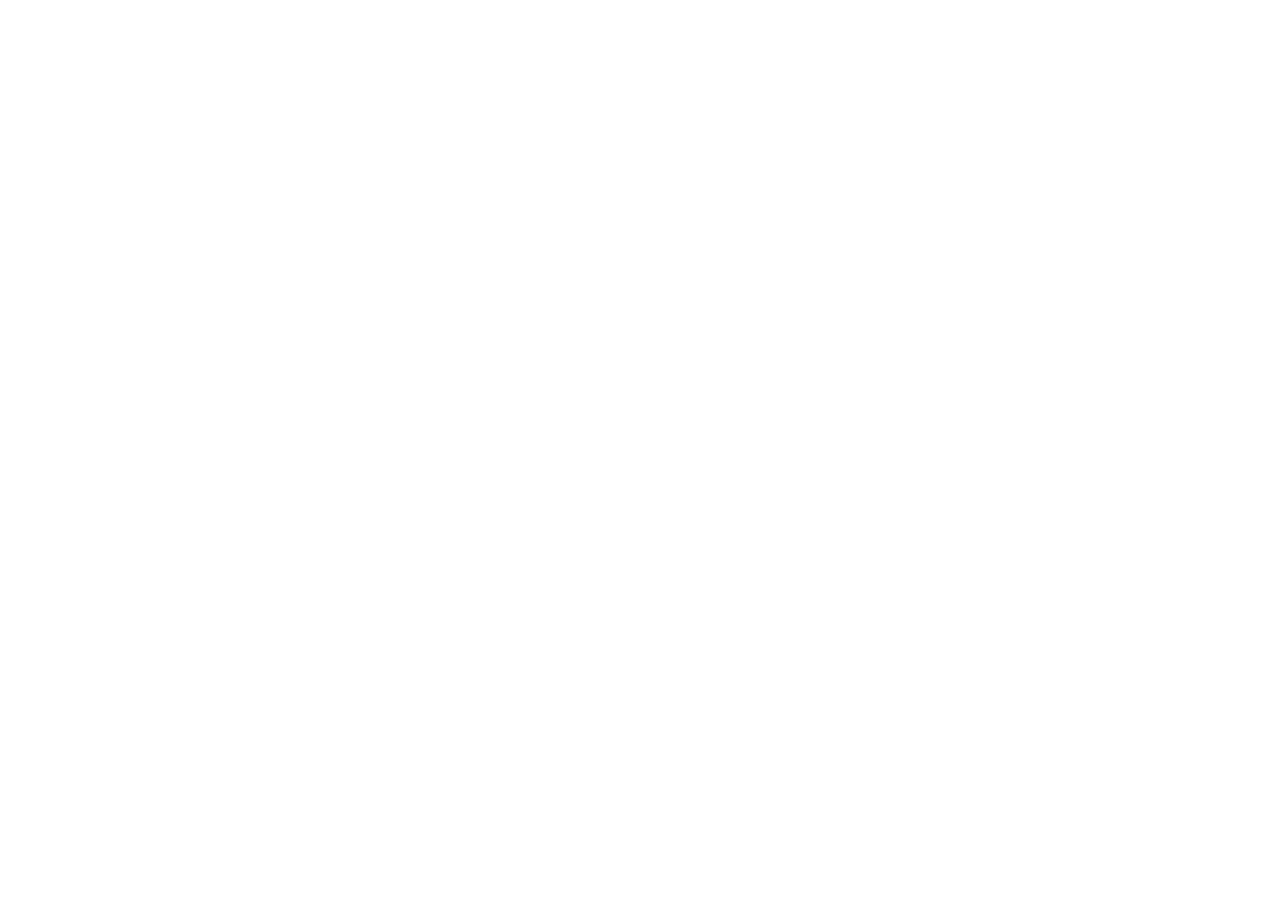
==== Dashboard.html @ e72fe5c9 "first push" ====
<!DOCTYPE html>
<html>
<head>
    <title>Document</title>
</head>
<body>

    <script>

        let arr = [1,2,3,4,5]
        console.log(arr);
        
        arr.push(6)
        console.log(arr);

        arr.pop()
        console.log(arr);
        
        
    </script>
    
</body>
</html>
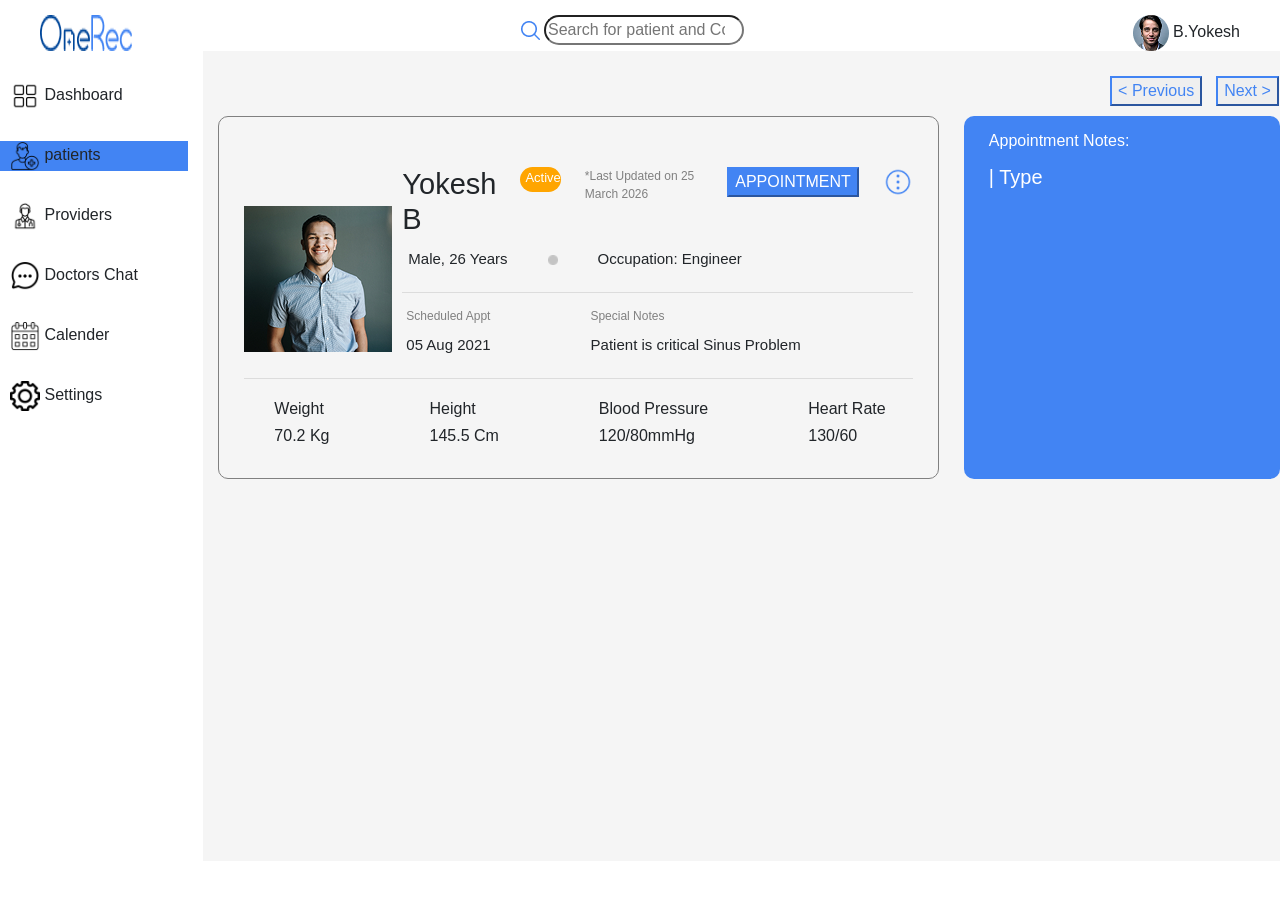
==== commit 89a0a4da: "changes" ====
--- a/Dashboard.html
+++ b/Dashboard.html
@@ -2,22 +2,131 @@
 <html>
 <head>
     <title>Document</title>
+    <link rel="stylesheet" href="Dashboard.css">
+    <link rel="stylesheet" href="https://cdn.jsdelivr.net/npm/bootstrap@4.4.1/dist/css/bootstrap.min.css" integrity="sha384-Vkoo8x4CGsO3+Hhxv8T/Q5PaXtkKtu6ug5TOeNV6gBiFeWPGFN9MuhOf23Q9Ifjh" crossorigin="anonymous">
+
 </head>
 <body>
+      
+    <div class="first-top">
+         <img src="./Images/Group.png" class="image-top">
+         <div>
+          <img src="./Images/magnifying-glass (2).png"> 
+          <input type="search" placeholder="Search for patient and Consultations" class="search-bar">
+         </div>
+         <div>
+          <img src="./Images/Ellipse 5.png"/> <span class="text-top-first">B.Yokesh</span>
+         </div>
 
-    <script>
+    </div>
 
-        let arr = [1,2,3,4,5]
-        console.log(arr);
-        
-        arr.push(6)
-        console.log(arr);
+    <div class="row">
 
-        arr.pop()
-        console.log(arr);
+      <div class="col-2">
+        <div style="padding-left: 10px;">
+         <img src="./Side-images/dashboard.png" class="img-1"> <span>Dashboard</span>
+        </div>
+
+        <div class="second-logo">
+              <img src="./Side-images/medical.png" class="img-1"> <span>patients</span>
+        </div>
+        <div style="padding-left: 10px;">
+           <img src="./Side-images/medical-professional.png" class="img-1"> <span>Providers</span>
+        </div>
+
+        <div style="padding-left: 10px;">
+          <img src="./Side-images/chat-bubble.png" class="img-1"> <span>Doctors Chat</span>
+        </div>
+         <div style="padding-left: 10px;">
+          <img src="./Side-images/schedule.png" class="img-1"> <span>Calender</span>
+         </div>
+        <div style="padding-left: 10px;">
+          <img src="./Side-images/settings.png" class="img-1"> <span>Settings</span>
+        </div>
+         
+         
+      </div>
+
+      <div class="col-10">
+        <div class="top-button">
+          <button class="button">< Previous</button>
+          <button class="button">Next ></button>
+        </div>
+
+
+      <div class="firstline-box">
+
+         <div class="first-box">
+            <div class="total-top-1">
+              <div class="side-img">
+                <img src="./Images/Rectangle 14.png" style="padding-bottom: 10px;">
+              </div>
+                 <div class="right-top">
+                   <div class="second-top">
+                     <h1 style="font-size: 29px;">Yokesh B</h1>
+                     <h6 class="active">Active</h6> <span class="line-1">*Last Updated on 25 March 2026</span>
+                     <button class="appointment">APPOINTMENT</button>
+                     <img src="./Images/fluent_more-circle-20-regular.png" class="icon">
+                   </div>
+                  <div class="second-top-2">
+                   <h6 class="line-2">Male, 26 Years</h6> 
+                   <img src="./Images/Ellipse 2.png" class="dot">
+                   <h6 class="line-2">Occupation: Engineer</h6>
+                  </div>
+                  <hr>
+                  <div class="second-top-3">
+                    <h6 class="line-1">Scheduled Appt</h6>
+                    <h6 class="line-1">Special Notes</h6>
+                  </div>
+                  <div class="second-top-4">
+                    <h6 class="line-2">05 Aug 2021</h6>
+                    <h6 class="line-2">Patient is critical Sinus Problem</h6>
+                  </div>
+
+                 </div>
+             
+            </div>
+
+            <hr style="color: black;"">
+          <div class="first-box-last">
+
+            <div class="first-box-1">
+              <div class="weight">
+                <h6>Weight</h6>
+                <h6>70.2 Kg</h6>
+             </div>
+             <div class="height">
+                 <h6>Height</h6>
+                <h6>145.5 Cm</h6>
+             </div>
+             <div class="BP">
+                 <h6>Blood Pressure</h6>
+                <h6>120/80mmHg</h6>
+             </div>
+             <div class="heart">
+                 <h6>Heart Rate</h6>
+                <h6>130/60</h6>
+             </div>
+            </div>
+             
+        </div>
+        </div>
+
+        <div class="second-box">
+
+          <h6 class="secondbox-line">Appointment Notes:</h6>
+          <h5 class="secondbox-line">| Type</h5>
+
+        </div>
+      </div>
         
         
-    </script>
-    
+       
+      </div>
+
+    </div>
+
+
+     
 </body>
 </html>
--- a/Dashboard.css
+++ b/Dashboard.css
@@ -0,0 +1,172 @@
+.first-top{
+        display: flex;
+    justify-content: space-between;
+    margin-top: 15px;
+    margin-left: 40px;
+    margin-right: 40px;
+}
+
+.text-top-first{
+    font-family: sans-serif;
+}
+
+
+.img-1{
+    width: 30px;
+}
+.second-logo{
+    background-color: #4284F3;
+    padding-left: 10px;
+}
+
+.col-2{
+    margin-top: 30px;
+        display: flex;
+    flex-direction: column;
+    gap: 30px;
+    height: 90vh;
+}
+.col-10{
+    background-color: whitesmoke;
+    height: 90vh;
+}
+.button{
+    color: #4284F3;
+    border-color:#4284F3 ;
+    
+}
+.top-button{
+    display: flex;
+    gap: 14px;
+    margin-top: 25px;
+    margin-left: 84%;
+}
+
+.second-top{
+    display: flex;
+        gap: 24px;
+    margin-top: 25px;
+}
+.icon{
+    height: 30px
+}
+.active{
+       padding-top: 3px;
+    background-color: orange;
+    height: 25px;
+    border-radius: 13px;
+    width: 50px;
+    color: white;
+    font-size: 13px;
+    padding-left: 5px;
+}
+
+.second-top-2{
+    display: flex;
+    margin-left: 6px;
+    gap: 40px;
+    margin-top: 5px;
+    font-family: sans-serif;
+}
+
+.second-top-3{
+    display: flex;
+        margin-left: 4px;
+    gap: 100px;
+    margin-top: 10px;
+    font-family: sans-serif;
+}
+
+.second-top-4{
+  display: flex;
+        margin-left: 4px;
+    gap: 100px;  
+    margin-top: 5px; 
+    font-family: sans-serif;
+}
+
+.dot{
+    width: 10px;
+    height: 10px;
+    margin-top: 5px;
+}
+.total-top-1{
+    display: flex;
+    gap: 10px;
+    align-items: end;
+}
+.appointment{
+    background-color: #4284F3;
+    height: fit-content;
+    color: white;
+    border-color: #4284F3;
+}
+.search-bar{
+    width: 200px;
+    border-radius: 15px;
+}
+
+
+.first-box{
+    border: 1px solid gray;
+    width: fit-content;
+    border-radius: 10px;
+    padding: 25px;
+    
+}
+
+.line-1{
+    font-family: sans-serif;
+    font-size: 12px;
+    color: gray;
+}
+
+.line-2{
+    font-family: sans-serif;
+    font-size: 15px;
+}
+
+.first-box-last{
+    margin-left: 30px;
+}
+.second-box{
+    background-color: #4284F3;
+    width: 34%;
+    border-radius: 10px;
+}
+
+.firstline-box
+{
+    display: flex;
+    gap: 25px;
+    margin-top: 10px;
+}
+
+.secondbox-line{
+    margin-left: 25px;
+    margin-top: 15px;
+    color: white;
+
+}
+
+.height{
+    display: flex;
+    flex-direction: column;
+}
+.weight {
+    display: flex;
+    flex-direction: column;
+}
+.BP{
+     display: flex;
+    flex-direction: column;
+}
+.heart{
+     display: flex;
+    flex-direction: column;
+}
+.first-box-1{
+    display: flex;
+    gap: 100px;
+    margin-top: 20px;
+}
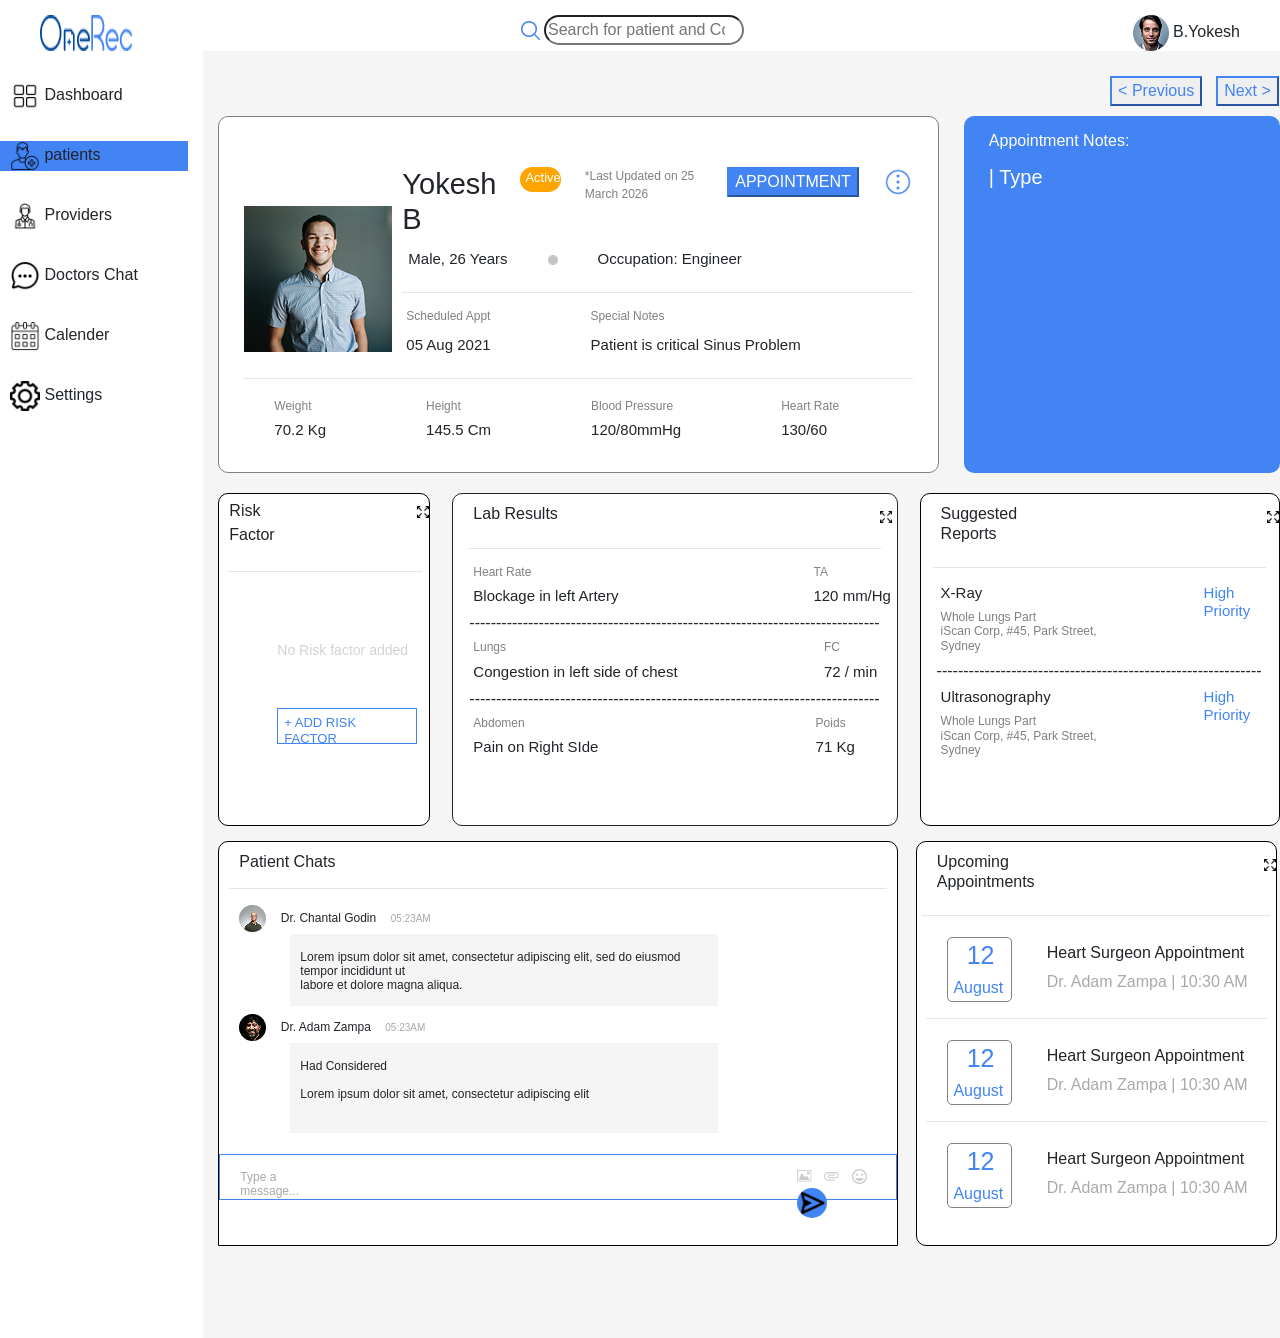
==== commit 350f2307: "changes" ====
--- a/Dashboard.html
+++ b/Dashboard.html
@@ -49,7 +49,10 @@
 
       <div class="col-10">
         <div class="top-button">
-          <button class="button">< Previous</button>
+          <a href="First page.html">
+               <button class="button">< Previous</button>
+          </a>
+          
           <button class="button">Next ></button>
         </div>
 
@@ -92,20 +95,20 @@
 
             <div class="first-box-1">
               <div class="weight">
-                <h6>Weight</h6>
-                <h6>70.2 Kg</h6>
+                <h6 class="line-1">Weight</h6>
+                <h6 class="line-2">70.2 Kg</h6>
              </div>
              <div class="height">
-                 <h6>Height</h6>
-                <h6>145.5 Cm</h6>
+                 <h6 class="line-1">Height</h6>
+                <h6 class="line-2">145.5 Cm</h6>
              </div>
              <div class="BP">
-                 <h6>Blood Pressure</h6>
-                <h6>120/80mmHg</h6>
+                 <h6 class="line-1">Blood Pressure</h6>
+                <h6 class="line-2">120/80mmHg</h6>
              </div>
              <div class="heart">
-                 <h6>Heart Rate</h6>
-                <h6>130/60</h6>
+                 <h6 class="line-1">Heart Rate</h6>
+                <h6 class="line-2">130/60</h6>
              </div>
             </div>
              
@@ -119,12 +122,241 @@
 
         </div>
       </div>
+
+           <div class="line-2-box">
+            
+              <div class="second-line-box">
+                    <div class="line-2-box-1">
+                      <label class="Risk">Risk Factor</label>
+                      <img src="./Images/expand.png" class="expand-arrow">
+                    </div>
+                 <hr style="width: 93%; color: black;">
+                    <div class="line-2-box-2">
+                      <h6 class="msg-risk">No Risk factor added</h6>
+                      <h6 class="add">+ ADD RISK FACTOR</h6>
+                    </div>
+               </div>
+             
+            <div class="secondline-box-2">
+                 <div class="box-2-line-1">
+                    <h6>Lab Results</h6>
+                    <img src="./Images/expand.png" class="expand-arrow">
+                 </div>
+                 <hr style="width: 93%;">
+
+                 <div class="box-2-content">
+                    <div class="box-2-line-2">
+                  
+                      <div class="line-2-first">
+                           <h6 class="line-1">Heart Rate</h6>
+                           <h6 class="line-2">Blockage in left Artery</h6>
+                      </div>
+                      <div class="line-2-second">
+                        <h6 class="line-1">TA</h6>
+                        <h6 class="line-2">120 mm/Hg</h6>
+                      </div>
+                      
+
+                 </div>
+                 <h6 class="dotted-line" >-----------------------------------------------------------------------------</h6>
+                  <div class="box-2-line-3">
+                  
+                      <div class="line-2-first">
+                           <h6 class="line-1">Lungs</h6>
+                           <h6 class="line-2">Congestion in left side of chest</h6>
+                      </div>
+                      <div class="line-2-second">
+                        <h6 class="line-1">FC</h6>
+                        <h6 class="line-2">72 / min</h6>
+                      </div>
+                 </div>
+                 <h6 class="dotted-line">-----------------------------------------------------------------------------</h6>
+                 <div class="box-2-line-4">
+                  
+                      <div class="line-2-first">
+                           <h6 class="line-1">Abdomen</h6>
+                           <h6 class="line-2">Pain on Right SIde</h6>
+                      </div>
+                      <div class="line-2-second">
+                        <h6 class="line-1">Poids</h6>
+                        <h6 class="line-2">71 Kg</h6>
+                      </div>
+                 </div>
+                 <h6 class="dotted-line">-----------------------------------------------------------------------------</h6>
+                 <div class="box-2-line-4">
+                  
+                      <div class="line-2-first">
+                           <h6 class="line-1">Abdomen</h6>
+                           <h6 class="line-2">Pain on Right SIde</h6>
+                      </div>
+                      <div class="line-2-second">
+                        <h6 class="line-1">Poids</h6>
+                        <h6 class="line-2">71 Kg</h6>
+                      </div>
+                 </div>
+
+
+                 </div>
+
+                 
+
+            </div>
+            
+            <div class="secondline-box-3">
+              <div class="box-3-line-1">
+                    <h6>Suggested Reports</h6>
+                    <img src="./Images/expand.png" class="expand-arrow">
+                 </div>
+                 <hr style="width: 93%;">
+
+                 <div class="box-2-content">
+                    <div class="box-3-line-2">
+                  
+                      <div class="line-2-first">
+                           <h6 class="line-2">X-Ray</h6>
+                           <h6 class="line-1">Whole Lungs Part <br> iScan Corp, #45, Park Street, Sydney</h6>
+                           
+                      </div>
+                      <div class="line-2-second">
+                        <h6 class="HP">High Priority</h6>
+                        
+                      </div>
+                      
+
+                 </div>
+                 <h6 class="dotted-line" >-------------------------------------------------------------</h6>
+                  <div class="box-3-line-2">
+                  
+                      <div class="line-2-first">
+                           <h6 class="line-2">Ultrasonography</h6>
+                           <h6 class="line-1">Whole Lungs Part <br> iScan Corp, #45, Park Street, Sydney</h6>
+                      </div>
+                      <div class="line-2-second">
+                        <h6 class="HP">High Priority</h6>
+                        
+                      </div>
+                 </div>
+                 <h6 class="dotted-line">-------------------------------------------------------------</h6>
+                 <div class="box-3-line-3">
+                  
+                      <div class="line-2-first">
+                           <h6 class="line-2">Abdomen Scan</h6>
+                           <h6 class="line-1">Whole Lungs Part <br> iScan Corp, #45, Park Street, Sydney</h6>
+                      </div>
+                      <div class="line-2-second">
+                        <h6 class="HP">High Priority</h6>
+                      
+                      </div>
+                 </div>
+                 <h6 class="dotted-line">-------------------------------------------------------------</h6>
+                 
+                 </div>
+
+
+            </div>
+
+            
+              
+            </div>
+
+            <div class="line-3">
+                 <div class="chat-box">
+                   <div class="chat-box-line1">
+                      <h6 class="chat-box-top">Patient Chats</h6>
+                   </div>
+             <hr style="width: 97%;">
+                  <div class="chat-box-line2">
+                        <div class="chat-1">
+                              <img src="./Images/Ellipse 3.png" > <span class="name-1">Dr. Chantal Godin</span> <span class="time-1">05:23AM</span>
+                              <h6 class="chat-content">Lorem ipsum dolor sit amet, consectetur adipiscing elit, sed do eiusmod tempor incididunt ut <br>labore et dolore magna aliqua. </h6>             
+                         </div>
+                   </div>
+             <div class="chat-box-line3">
+                 <div class="chat-1">
+                    <img src="./Images/Ellipse 4.png" > <span class="name-1">Dr. Adam Zampa</span> <span class="time-1">05:23AM</span>
+                    <h6 class="chat-content-2">Had Considered <br> <br>Lorem ipsum dolor sit amet, consectetur adipiscing elit </h6>             
+                 </div>
+             </div>
+             <div class="text-space">
+                  <div>
+                     <h6 class="msg">Type a message...</h6>
+                  </div>
+                 <div class="chat-icons">
+                      <img src="./chat/picture.png" class="pic">
+                      <img src="./chat/attachment-clip.png" class="pic">
+                      <img src="./chat/emoticon-with-happy-face.png" class="pic">
+                      <img src="./chat/send.png" class="send-button">
+                 </div>
+              
+              
+             </div>
+
+
+          
+          </div>
+
+            <div class="upcoming">
+              
+                   <div class="appointment-box-line-1">
+                    <h6>Upcoming Appointments</h6>
+                    <img src="./Images/expand.png" class="expand-arrow">
+                 </div>
+              <hr style="width: 97%;">
+              <div class="appointment-box-scroll">
+                  <div class="appointment-box-line-2">
+                 <div class="date-box">
+                    <h6 style="font-size: 25px;padding-left: 30%;margin-top: 2px;">12</h6>
+                    <h6 style="padding-left: 9%;">August</h6>
+                 </div>
+                 <div class="appointment-detail">
+                    <h6>Heart Surgeon Appointment</h6>
+                    <label style="color: darkgray;">Dr. Adam Zampa | 10:30 AM</label>
+                 </div>
+              </div>
+               <hr style="width: 95%;">
+              <div class="appointment-box-line-2">
+                 <div class="date-box">
+                    <h6 style="font-size: 25px;padding-left: 30%;margin-top: 2px;">12</h6>
+                    <h6 style="padding-left: 9%;">August</h6>
+                 </div>
+                 <div class="appointment-detail">
+                    <h6>Heart Surgeon Appointment</h6>
+                    <label style="color: darkgray;">Dr. Adam Zampa | 10:30 AM</label>
+                 </div>
+              </div>
+               <hr style="width: 95%;">
+               <div class="appointment-box-line-2">
+                 <div class="date-box">
+                    <h6 style="font-size: 25px;padding-left: 30%;margin-top: 2px;">12</h6>
+                    <h6 style="padding-left: 9%;">August</h6>
+                 </div>
+                 <div class="appointment-detail">
+                    <h6>Heart Surgeon Appointment</h6>
+                    <label style="color: darkgray;">Dr. Adam Zampa | 10:30 AM</label>
+                 </div>
+              </div>
+              </div>
+              
+               
+
+
+            </div>
+             </div>
+
+        
+
+
+
+            </div>
+            
+      
         
         
        
       </div>
 
     </div>
+    
 
 
      
--- a/Dashboard.css
+++ b/Dashboard.css
@@ -28,7 +28,7 @@
 }
 .col-10{
     background-color: whitesmoke;
-    height: 90vh;
+    height: 143vh;
 }
 .button{
     color: #4284F3;
@@ -112,7 +112,7 @@
     width: fit-content;
     border-radius: 10px;
     padding: 25px;
-    
+    background-color: white;
 }
 
 .line-1{
@@ -170,3 +170,253 @@
     gap: 100px;
     margin-top: 20px;
 }
+
+.expand-arrow{
+    height: 12px;
+    margin-top: 7px;
+}
+.second-line-box{
+    background-color: white;
+    width: 20%;
+    height: 37vh;
+    margin-top: 20px;
+    border: 1px solid black;
+    border-radius: 10px;
+}
+
+.line-2-box-1{
+    display: flex;
+    gap: 137px;
+    margin-top: 5px;
+    margin-left: 10px;
+}
+.msg-risk{
+    font-size: 14px;
+    color: lightgrey;
+}
+
+.line-2-box-2{
+      margin-left: 58px;
+    margin-top: 70px;
+}
+.add{
+        font-size: 13px;
+        color: #4284F3;
+    margin-left: 0px;
+    margin-top: 49px;
+    border: 1px solid #4284F3;
+    width: 140px;
+    height: 4vh;
+    padding: 6px;
+}
+
+.secondline-box-2{
+    background-color: white;
+    width: 42%;
+    height: 37vh;
+    border: 1px solid;
+    border-radius: 10px;
+    
+}
+
+.line-2-box{
+     display: flex;
+    align-items: end;
+    gap: 22px;
+}   
+.box-2-line-1{
+    display: flex;
+    gap: 76%;
+    margin-left: 20px;
+    margin-top: 10px;
+}
+
+.line-2-first{
+    display: flex;
+    flex-direction: column;
+    margin-left: 20px;
+}
+.box-2-line-2{
+    display: flex;
+    gap: 44%;
+}
+
+.box-2-line-3{
+    display: flex;
+    gap: 33%;
+}
+
+.box-2-line-4{
+    display: flex;
+    gap: 49%;
+}
+
+.dotted-line{
+    margin-left: 16px;
+}
+
+.box-2-content{
+    display: flex;
+    flex-direction: column;
+    overflow-y: scroll;
+    height: 190px;
+}
+
+
+
+.secondline-box-3{
+    background-color: white;
+        width: 34%;
+    height: 37vh;
+    border-radius: 10px;
+    border: 1px solid black;
+}
+
+.box-3-line-1{
+    display: flex;
+    gap: 59%;
+    margin-left: 20px;
+    margin-top: 10px;
+}
+
+.box-3-line-2{
+    display: flex;
+    gap: 22%;
+}
+
+.box-3-line-3{
+    display: flex;
+    gap: 23%;
+}
+
+.HP{
+    color: #4284F3;
+    font-family: sans-serif;
+    font-size: 15px;
+    cursor: pointer;
+}
+
+.chat-box{
+    background-color: white;
+    width: 64%;
+    height: 45vh;
+    margin-top: 15px;
+    border: 1px solid black;
+    border-top-left-radius: 10px;
+    border-top-right-radius: 10px;
+}
+
+.chat-box-top{
+    margin-top: 10px;
+    margin-left: 20px;
+    font-family: sans-serif;
+}
+
+.chat-1{
+    margin-left: 20px;
+}
+.name-1{
+    margin-left: 10px;
+    font-family: sans-serif;
+    font-size: 12px;
+}
+.time-1{
+        margin-left: 10px;
+    font-size: 10px;
+    font-family: sans-serif;
+    color: darkgrey;
+}
+.chat-content{
+        background-color: whitesmoke;
+    width: 65%;
+    height: 8vh;
+    border: 1px solid whitesmoke;
+    margin-top: 2px;
+    margin-left: 51px;
+    font-size: 12px;
+    font-family: sans-serif;
+    padding-top: 15px;
+    padding-left: 9px;
+}
+.chat-content-2{
+        background-color: whitesmoke;
+    width: 65%;
+    height: 10vh;
+    border: 1px solid whitesmoke;
+    margin-top: 2px;
+    margin-left: 51px;
+    font-size: 12px;
+    font-family: sans-serif;
+    padding-top: 15px;
+    padding-left: 9px;
+}
+.text-space{
+        border: 1px solid #4284F3;
+    height: 46px;
+    margin-top: 21px;
+    background-color: white;
+    display: flex;
+    gap: 70%;
+    align-items: baseline;
+}
+.msg{
+        font-size: 12px;
+    font-family: sans-serif;
+    margin-left: 20px;
+    margin-top: 15px;
+    color: darkgray;
+}
+.send-button{
+    width: 30px;
+    background: #4284F3;
+    border-radius: 17px;
+}
+.pic{
+        width: 15px;
+    margin-right: 8px;
+}
+
+.upcoming{
+     background-color: white;
+        width: 34%;
+    height: 45vh;
+    border-radius: 10px;
+    border: 1px solid black;
+}
+
+.line-3{
+    display: flex;
+    align-items: end;
+    gap: 18px;
+}
+
+.appointment-box-line-1{
+    display: flex;
+    gap: 47%;
+    margin-left: 20px;
+    margin-top: 10px;
+}
+.date-box{
+    border: 1px solid gray;
+    border-radius: 5px;
+    width: 65px;
+    height: 65px;
+    margin-left: 30px;
+    margin-top: 5px;
+    color: #4284F3;
+    display: flex;
+    flex-direction: column;
+}
+.appointment-box-line-2{
+        display: flex;
+    align-items: end;
+    gap: 35px;
+}
+.appointment-box-scroll{
+    display: flex;
+    flex-direction: column;
+    height: 34vh;
+    overflow-y: scroll;
+}
+
+
